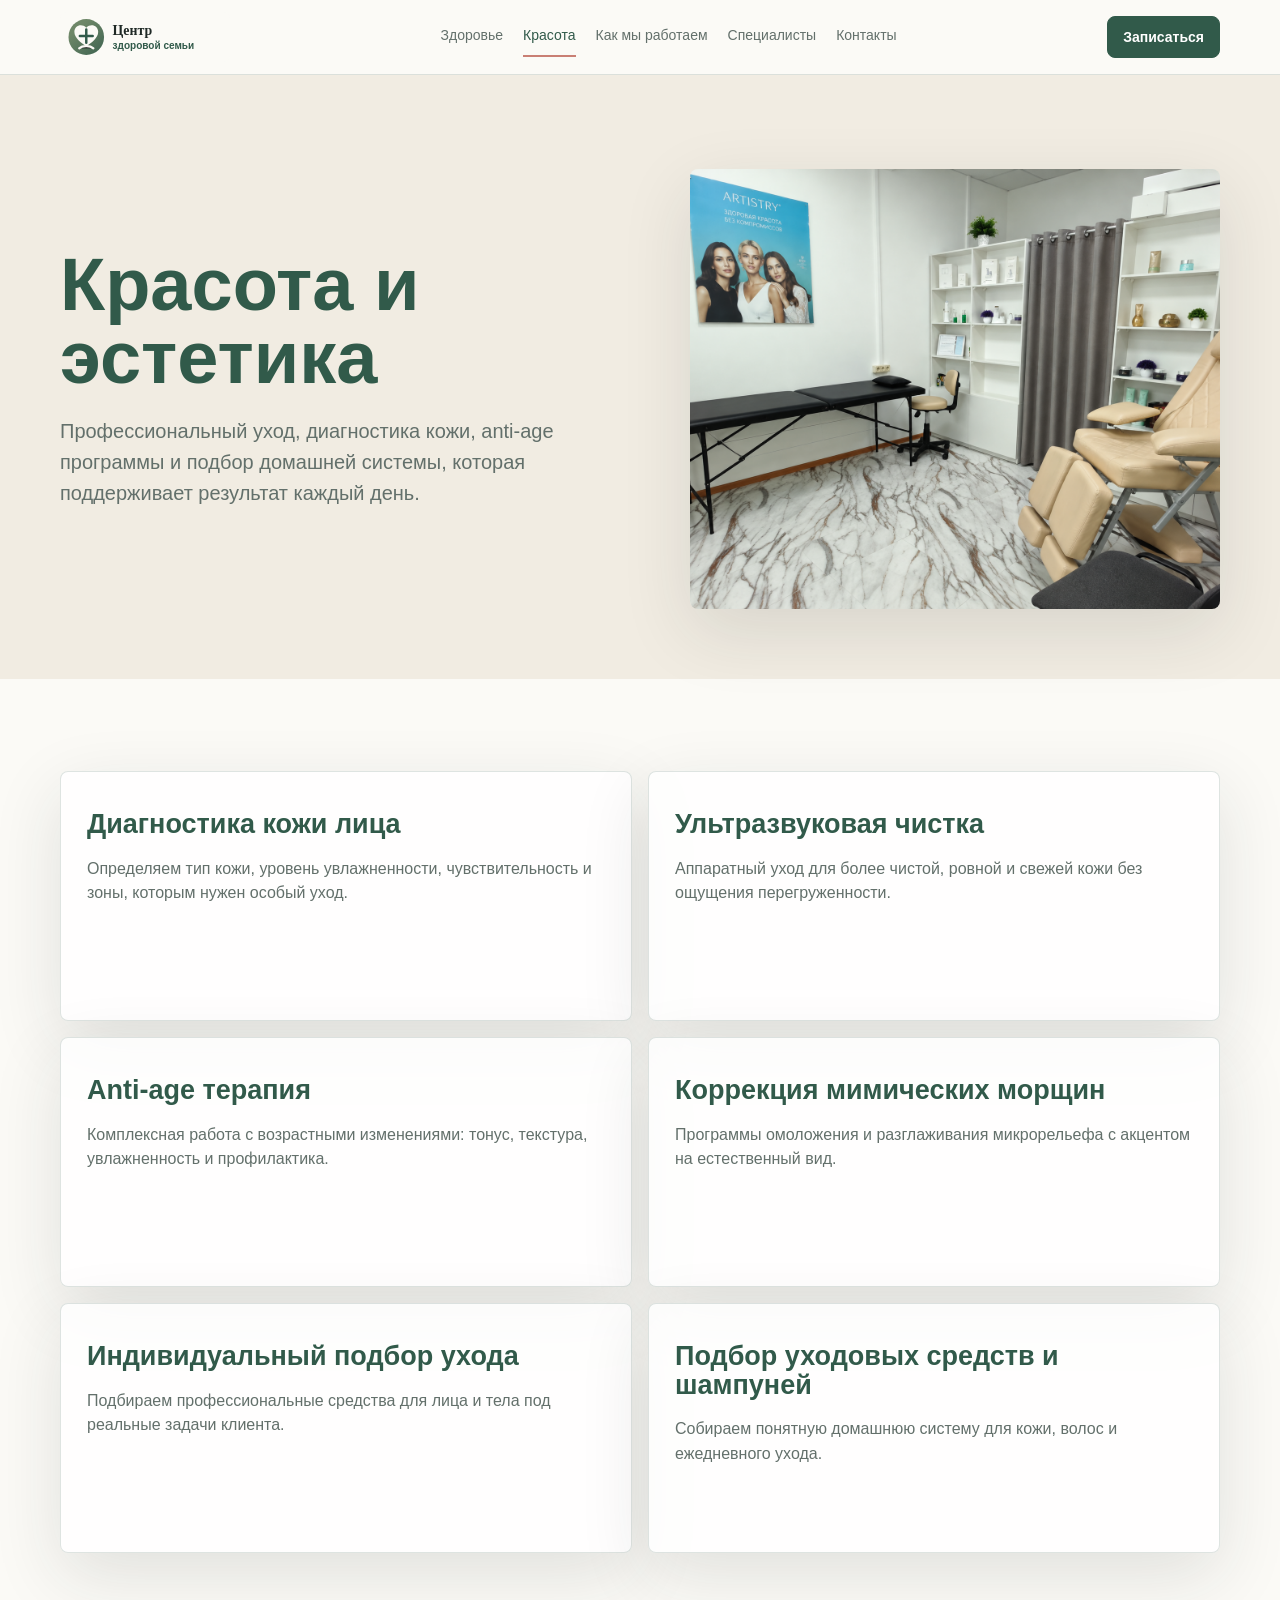
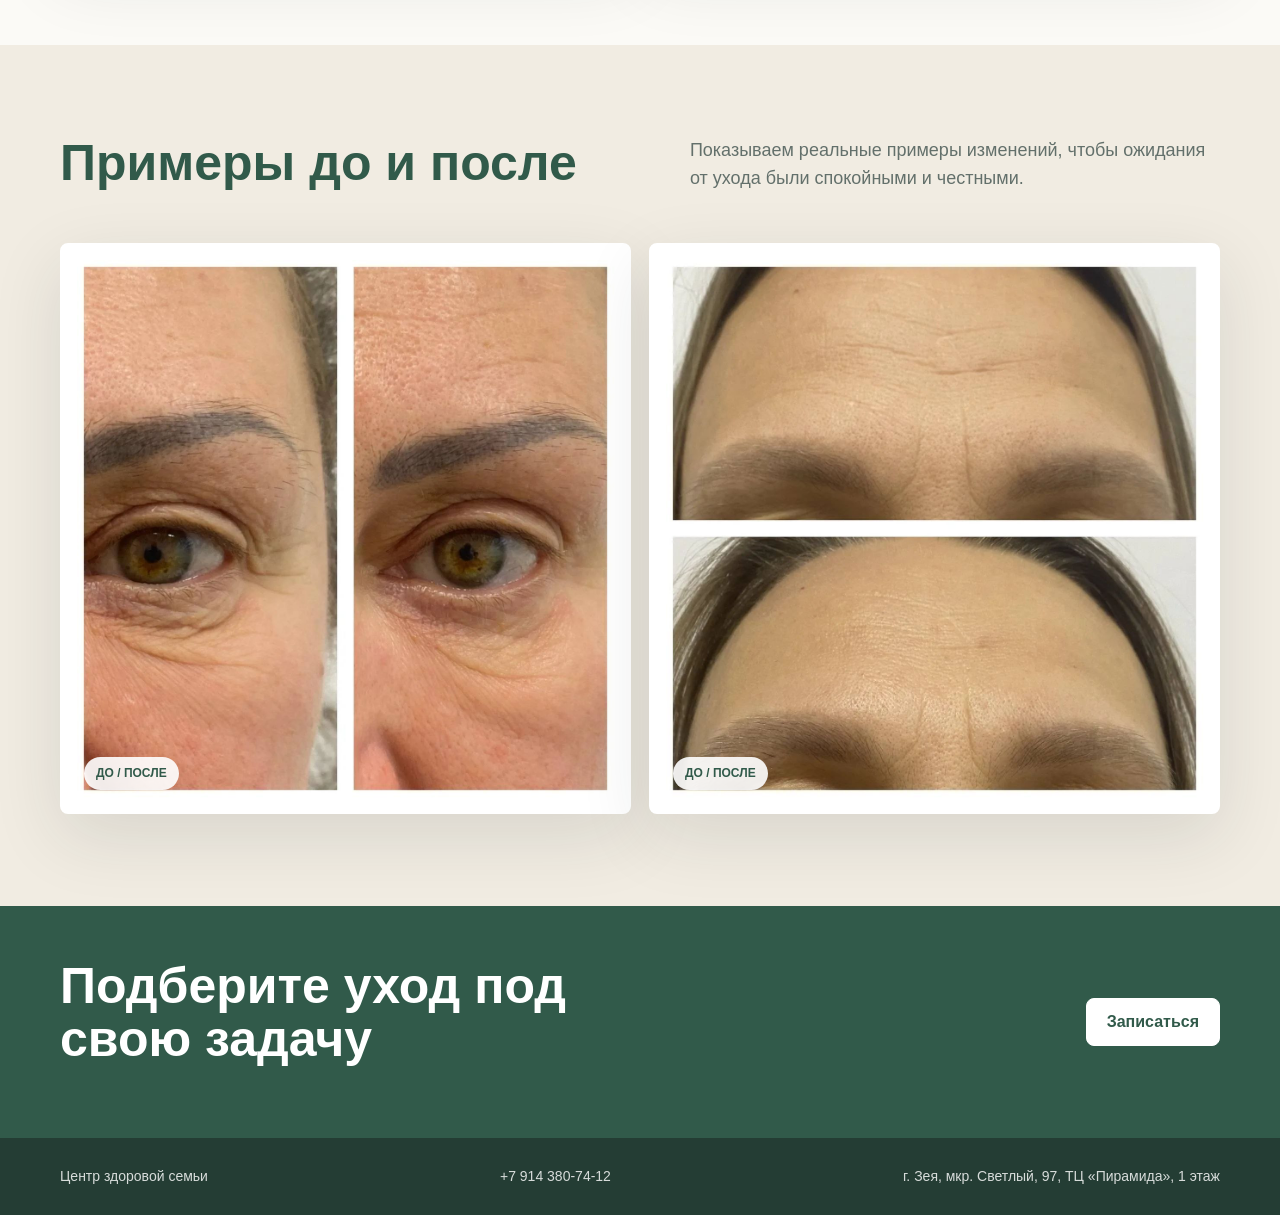
==== beauty.html @ 8af73b70 "Сделать многостраничную версию сайта" ====
﻿<!doctype html>
<html lang="ru">
  <head>
    <meta charset="utf-8" />
    <meta name="viewport" content="width=device-width, initial-scale=1" />
    <title>Красота и эстетика | Центр здоровой семьи в Зее</title>
    <meta name="description" content="Диагностика кожи, ультразвуковая чистка лица, anti-age уход и подбор уходовых средств в Зее." />
    <link rel="stylesheet" href="assets/multipage.css" />
  </head>
  <body>
    <header class="site-header">
      <div class="container header-grid">
        <a class="brand" href="index.html"><img src="assets/logo.svg" alt="Центр здоровой семьи" /></a>
        <nav class="site-nav" aria-label="Основная навигация">
          <a href="health.html">Здоровье</a>
          <a class="active" href="beauty.html">Красота</a>
          <a href="process.html">Как мы работаем</a>
          <a href="specialists.html">Специалисты</a>
          <a href="contacts.html">Контакты</a>
        </nav>
        <a class="btn btn-small" href="contacts.html#form">Записаться</a>
      </div>
    </header>

    <main>
      <section class="page-hero page-hero-beauty">
        <div class="container page-hero-grid">
          <div>
            <h1>Красота и эстетика</h1>
            <p class="lead">
              Профессиональный уход, диагностика кожи, anti-age программы и подбор домашней системы,
              которая поддерживает результат каждый день.
            </p>
          </div>
          <img src="assets/photos/beauty-room-retouched.png" alt="Кабинет эстетического ухода" />
        </div>
      </section>

      <section class="section">
        <div class="container service-columns service-columns-wide">
          <article class="service-panel">
            <h2>Диагностика кожи лица</h2>
            <p>Определяем тип кожи, уровень увлажненности, чувствительность и зоны, которым нужен особый уход.</p>
          </article>
          <article class="service-panel">
            <h2>Ультразвуковая чистка</h2>
            <p>Аппаратный уход для более чистой, ровной и свежей кожи без ощущения перегруженности.</p>
          </article>
          <article class="service-panel">
            <h2>Anti-age терапия</h2>
            <p>Комплексная работа с возрастными изменениями: тонус, текстура, увлажненность и профилактика.</p>
          </article>
          <article class="service-panel">
            <h2>Коррекция мимических морщин</h2>
            <p>Программы омоложения и разглаживания микрорельефа с акцентом на естественный вид.</p>
          </article>
          <article class="service-panel">
            <h2>Индивидуальный подбор ухода</h2>
            <p>Подбираем профессиональные средства для лица и тела под реальные задачи клиента.</p>
          </article>
          <article class="service-panel">
            <h2>Подбор уходовых средств и шампуней</h2>
            <p>Собираем понятную домашнюю систему для кожи, волос и ежедневного ухода.</p>
          </article>
        </div>
      </section>

      <section class="section section-muted">
        <div class="container split-head">
          <div>
            <h2>Примеры до и после</h2>
          </div>
          <p>Показываем реальные примеры изменений, чтобы ожидания от ухода были спокойными и честными.</p>
        </div>
        <div class="container before-after-grid">
          <figure class="result-photo">
            <img src="assets/photos/beauty-before-after-eye.jpg" alt="Пример до и после ухода в области глаз" />
            <figcaption>До / после</figcaption>
          </figure>
          <figure class="result-photo">
            <img src="assets/photos/beauty-before-after-forehead.jpg" alt="Пример до и после ухода за кожей лба" />
            <figcaption>До / после</figcaption>
          </figure>
        </div>
      </section>

      <section class="cta-band">
        <div class="container cta-grid">
          <h2>Подберите уход под свою задачу</h2>
          <a class="btn" href="contacts.html#form">Записаться</a>
        </div>
      </section>
    </main>

    <footer class="site-footer">
      <div class="container footer-grid">
        <span>Центр здоровой семьи</span>
        <a href="tel:+79143807412">+7 914 380-74-12</a>
        <span>г. Зея, мкр. Светлый, 97, ТЦ «Пирамида», 1 этаж</span>
      </div>
    </footer>
  </body>
</html>
---- assets/multipage.css ----
:root {
  --milk: #fbfaf6;
  --linen: #f1ece2;
  --sage: #6e8768;
  --moss: #315a4a;
  --rose: #c97f74;
  --clay: #a85e52;
  --ink: #1f2926;
  --muted: #63706b;
  --line: rgba(49, 90, 74, 0.16);
  --shadow: 0 22px 70px rgba(31, 41, 38, 0.12);
  --radius: 8px;
}

* {
  box-sizing: border-box;
}

html {
  scroll-behavior: smooth;
}

body {
  margin: 0;
  background: var(--milk);
  color: var(--ink);
  font-family: Inter, "Segoe UI", Arial, sans-serif;
  line-height: 1.55;
}

img {
  display: block;
  max-width: 100%;
}

a {
  color: inherit;
  text-decoration: none;
}

.container {
  width: min(1160px, calc(100% - 40px));
  margin: 0 auto;
}

.site-header {
  position: sticky;
  top: 0;
  z-index: 20;
  background: rgba(251, 250, 246, 0.92);
  border-bottom: 1px solid var(--line);
  backdrop-filter: blur(18px);
}

.header-grid {
  min-height: 74px;
  display: grid;
  grid-template-columns: auto 1fr auto;
  align-items: center;
  gap: 24px;
}

.brand img {
  width: 170px;
  height: auto;
}

.site-nav {
  display: flex;
  justify-content: center;
  gap: 20px;
  color: var(--muted);
  font-size: 14px;
}

.site-nav a {
  padding: 8px 0;
  border-bottom: 2px solid transparent;
}

.site-nav a:hover,
.site-nav a.active {
  color: var(--moss);
  border-bottom-color: var(--rose);
}

.btn {
  min-height: 48px;
  display: inline-flex;
  align-items: center;
  justify-content: center;
  border: 1px solid var(--moss);
  border-radius: var(--radius);
  padding: 13px 20px;
  background: var(--moss);
  color: #fff;
  font-weight: 700;
  line-height: 1.15;
  cursor: pointer;
}

.btn:hover {
  transform: translateY(-1px);
  box-shadow: 0 14px 28px rgba(49, 90, 74, 0.18);
}

.btn-small {
  min-height: 42px;
  padding: 10px 15px;
  font-size: 14px;
}

.btn-ghost {
  background: rgba(255, 255, 255, 0.76);
  color: var(--moss);
}

.hero {
  min-height: 690px;
  display: grid;
  align-items: end;
  padding: 120px 0 70px;
  background:
    linear-gradient(90deg, rgba(251, 250, 246, 0.96), rgba(251, 250, 246, 0.72) 46%, rgba(251, 250, 246, 0.2)),
    url("photos/hero-room.jpg") center right / cover;
}

.hero-grid,
.page-hero-grid,
.editorial-grid,
.contact-columns,
.cta-grid,
.split-head,
.two-columns {
  display: grid;
  grid-template-columns: minmax(0, 1.05fr) minmax(300px, 0.95fr);
  gap: 44px;
  align-items: center;
}

.hero-copy {
  max-width: 720px;
}

h1,
h2,
h3,
p {
  margin-top: 0;
}

h1 {
  margin-bottom: 22px;
  color: var(--moss);
  font-size: clamp(42px, 7vw, 86px);
  line-height: 0.98;
  letter-spacing: 0;
}

h2 {
  margin-bottom: 18px;
  color: var(--moss);
  font-size: clamp(30px, 4vw, 50px);
  line-height: 1.06;
  letter-spacing: 0;
}

h3 {
  color: var(--moss);
  font-size: 24px;
  line-height: 1.12;
}

.lead {
  color: var(--muted);
  font-size: 20px;
}

.actions {
  display: flex;
  flex-wrap: wrap;
  gap: 12px;
  margin-top: 30px;
}

.hero-card,
.service-panel,
.direction,
.list-panel,
.step-columns article,
.advantage-columns article,
.contact-info,
.lead-form {
  border: 1px solid var(--line);
  border-radius: var(--radius);
  background: rgba(255, 255, 255, 0.82);
  box-shadow: var(--shadow);
}

.hero-card {
  align-self: end;
  padding: 26px;
}

.hero-card span {
  color: var(--rose);
  font-weight: 800;
}

.hero-card strong {
  display: block;
  margin: 8px 0;
  color: var(--moss);
  font-size: 26px;
}

.section {
  padding: 92px 0;
}

.section-muted {
  background: var(--linen);
}

.split-head {
  align-items: start;
  margin-bottom: 32px;
}

.split-head p,
.editorial-copy p,
.two-columns p,
.list-panel p {
  color: var(--muted);
  font-size: 18px;
}

.health-fit {
  display: grid;
  grid-template-columns: minmax(280px, 0.72fr) minmax(0, 1.28fr);
  gap: 44px;
  align-items: start;
}

.health-fit > div:first-child p {
  color: var(--muted);
  font-size: 18px;
}

.signal-grid {
  display: grid;
  grid-template-columns: repeat(2, minmax(0, 1fr));
  gap: 14px;
}

.signal-grid article {
  min-height: 178px;
  padding: 22px;
  border: 1px solid var(--line);
  border-radius: var(--radius);
  background: rgba(255, 255, 255, 0.82);
  box-shadow: 0 14px 36px rgba(31, 41, 38, 0.08);
}

.signal-grid strong {
  display: block;
  color: var(--moss);
  font-size: 21px;
}

.signal-grid p {
  margin: 10px 0 0;
  color: var(--muted);
}

.direction-columns {
  display: grid;
  grid-template-columns: repeat(2, minmax(0, 1fr));
  gap: 18px;
}

.direction {
  overflow: hidden;
}

.direction img {
  width: 100%;
  height: 310px;
  object-fit: cover;
}

.direction div {
  padding: 24px;
}

.text-link {
  display: inline-flex;
  margin-top: 8px;
  color: var(--clay);
  font-weight: 800;
}

.photo-stack {
  display: grid;
  grid-template-columns: repeat(2, minmax(0, 1fr));
  gap: 14px;
  align-items: stretch;
}

.photo-stack img,
.mini-gallery img,
.page-hero img {
  width: 100%;
  border-radius: var(--radius);
  object-fit: cover;
  box-shadow: var(--shadow);
}

.photo-stack img {
  height: 420px;
}

.mini-gallery {
  display: grid;
  grid-template-columns: 1.1fr 0.9fr 0.9fr;
  gap: 14px;
}

.mini-gallery img {
  height: 320px;
}

.page-hero {
  padding: 94px 0 70px;
  background: var(--linen);
}

.page-hero h1 {
  font-size: clamp(40px, 6vw, 74px);
}

.page-hero--text {
  padding: 88px 0 78px;
}

.page-hero-text {
  max-width: 760px;
}

.page-hero img {
  height: 440px;
}

.service-columns,
.step-columns,
.advantage-columns,
.specialist-grid {
  display: grid;
  grid-template-columns: repeat(3, minmax(0, 1fr));
  gap: 16px;
}

.service-columns-wide,
.step-columns {
  grid-template-columns: repeat(2, minmax(0, 1fr));
}

.service-panel,
.step-columns article,
.advantage-columns article,
.contact-info,
.specialist-card {
  padding: 26px;
}

.specialist-card {
  display: grid;
  grid-template-rows: 360px 1fr;
  gap: 22px;
  border: 1px solid var(--line);
  border-radius: var(--radius);
  background: rgba(255, 255, 255, 0.82);
  box-shadow: var(--shadow);
}

.specialist-photo {
  display: grid;
  place-items: center;
  overflow: hidden;
  border-radius: var(--radius);
  background: #fff;
}

.specialist-photo img {
  width: auto;
  max-width: 100%;
  height: auto;
  max-height: 100%;
  object-fit: contain;
}

.specialist-card h2 {
  font-size: 30px;
}

.specialist-card p,
.specialist-card li {
  color: var(--muted);
}

.specialist-card ul {
  margin: 18px 0 0;
  padding-left: 20px;
}

.experience-layout {
  display: grid;
  grid-template-columns: minmax(0, 0.72fr) minmax(320px, 1.28fr);
  gap: 44px;
  align-items: start;
}

.experience-layout p {
  color: var(--muted);
  font-size: 18px;
}

.timeline {
  display: grid;
  gap: 12px;
  margin: 0;
  padding: 0;
  list-style: none;
}

.timeline li {
  padding: 18px;
  border: 1px solid var(--line);
  border-radius: var(--radius);
  background: rgba(255, 255, 255, 0.82);
  color: var(--muted);
}

.timeline strong {
  display: block;
  margin-bottom: 5px;
  color: var(--moss);
}

.service-panel {
  min-height: 250px;
}

.service-panel h2,
.step-columns h2,
.advantage-columns h2 {
  margin-top: 12px;
  font-size: 27px;
}

.service-panel p,
.step-columns p,
.advantage-columns p,
.contact-info p {
  color: var(--muted);
}

.service-panel strong {
  display: block;
  margin-top: 18px;
  color: var(--moss);
}

.before-after-grid {
  display: grid;
  grid-template-columns: repeat(2, minmax(0, 1fr));
  gap: 18px;
}

.result-photo {
  margin: 0;
  position: relative;
  overflow: hidden;
  border: 10px solid #fff;
  border-radius: var(--radius);
  box-shadow: var(--shadow);
  background: #fff;
}

.result-photo img {
  width: 100%;
  aspect-ratio: 1 / 1;
  object-fit: cover;
}

.result-photo figcaption {
  position: absolute;
  left: 14px;
  bottom: 14px;
  padding: 7px 12px;
  border-radius: 999px;
  background: rgba(255, 255, 255, 0.9);
  color: var(--moss);
  font-size: 12px;
  font-weight: 800;
  text-transform: uppercase;
}

.contact-section {
  background: #fff;
}

.contact-columns {
  align-items: start;
}

.lead-form {
  display: grid;
  gap: 16px;
  padding: 26px;
}

label {
  display: grid;
  gap: 7px;
  color: var(--moss);
  font-weight: 700;
}

input,
select,
textarea {
  width: 100%;
  border: 1px solid var(--line);
  border-radius: var(--radius);
  padding: 13px 14px;
  background: #fff;
  color: var(--ink);
  font: inherit;
}

textarea {
  min-height: 120px;
  resize: vertical;
}

.hidden-field {
  position: absolute;
  left: -9999px;
}

.cta-band {
  padding: 54px 0;
  background: var(--moss);
  color: #fff;
}

.cta-band h2 {
  color: #fff;
}

.cta-band .btn {
  justify-self: end;
  background: #fff;
  color: var(--moss);
  border-color: #fff;
}

.site-footer {
  padding: 28px 0;
  background: #243d34;
  color: rgba(255, 255, 255, 0.82);
  font-size: 14px;
}

.footer-grid {
  display: flex;
  flex-wrap: wrap;
  justify-content: space-between;
  gap: 12px;
}

@media (max-width: 920px) {
  .hero-grid,
  .page-hero-grid,
  .editorial-grid,
  .contact-columns,
  .cta-grid,
  .split-head,
  .two-columns,
  .health-fit,
  .direction-columns,
  .service-columns,
  .service-columns-wide,
  .step-columns,
  .advantage-columns,
  .specialist-grid,
  .experience-layout,
  .before-after-grid,
  .mini-gallery {
    grid-template-columns: 1fr;
  }

  .signal-grid {
    grid-template-columns: 1fr;
  }

  .header-grid {
    min-height: auto;
    grid-template-columns: 1fr auto;
    gap: 12px;
    padding: 12px 0 10px;
  }

  .site-nav {
    grid-column: 1 / -1;
    justify-content: flex-start;
    gap: 18px;
    overflow-x: auto;
    padding: 2px 0 8px;
    white-space: nowrap;
    scrollbar-width: none;
  }

  .site-nav::-webkit-scrollbar {
    display: none;
  }

  .site-nav {
    flex-wrap: nowrap;
  }

  .btn-small {
    justify-self: end;
  }

  .hero {
    min-height: auto;
    padding: 88px 0 52px;
  }

  .page-hero img,
  .photo-stack img,
  .mini-gallery img {
    height: auto;
  }

  .cta-band .btn {
    justify-self: start;
  }
}

@media (max-width: 620px) {
  .container {
    width: min(100% - 24px, 1160px);
  }

  .brand img {
    width: 150px;
  }

  .section {
    padding: 64px 0;
  }

  h1 {
    font-size: 42px;
  }

  h2 {
    font-size: 31px;
  }

  .lead {
    font-size: 18px;
  }

  .photo-stack {
    grid-template-columns: 1fr;
  }
}
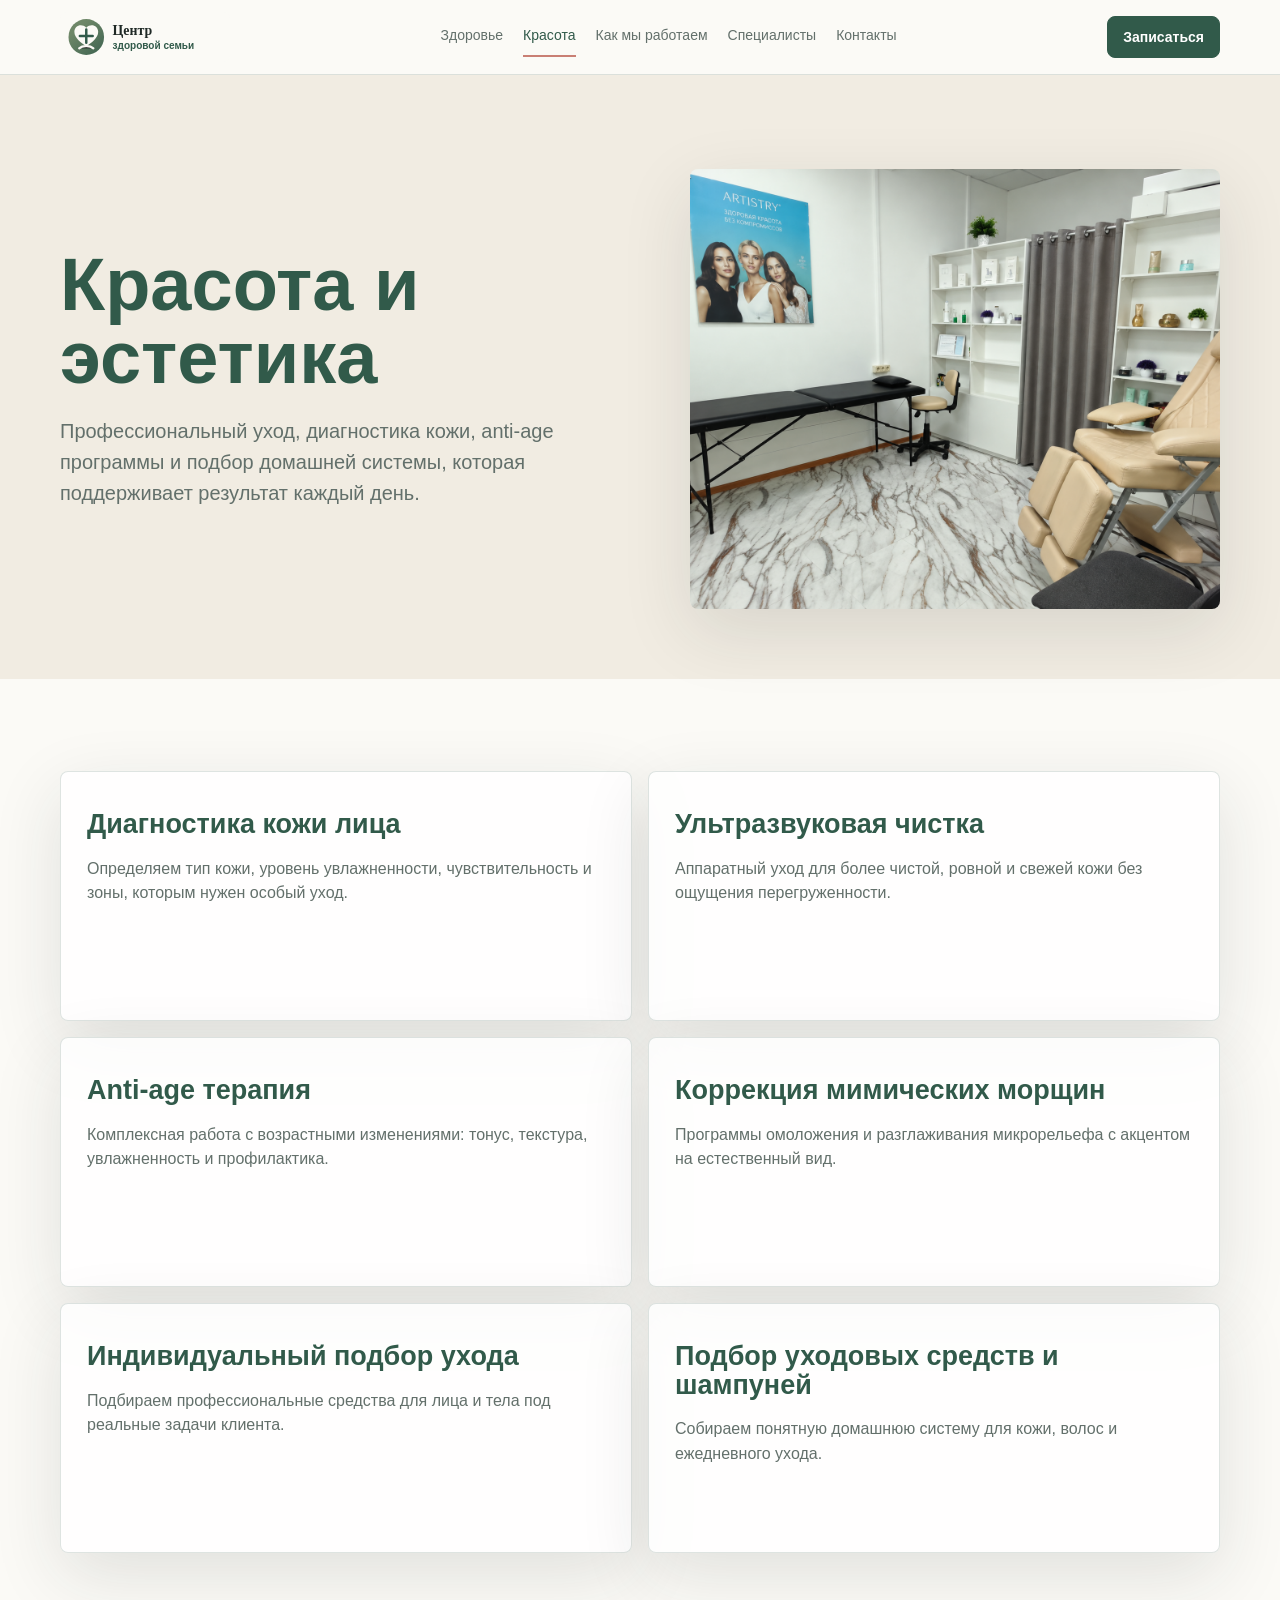
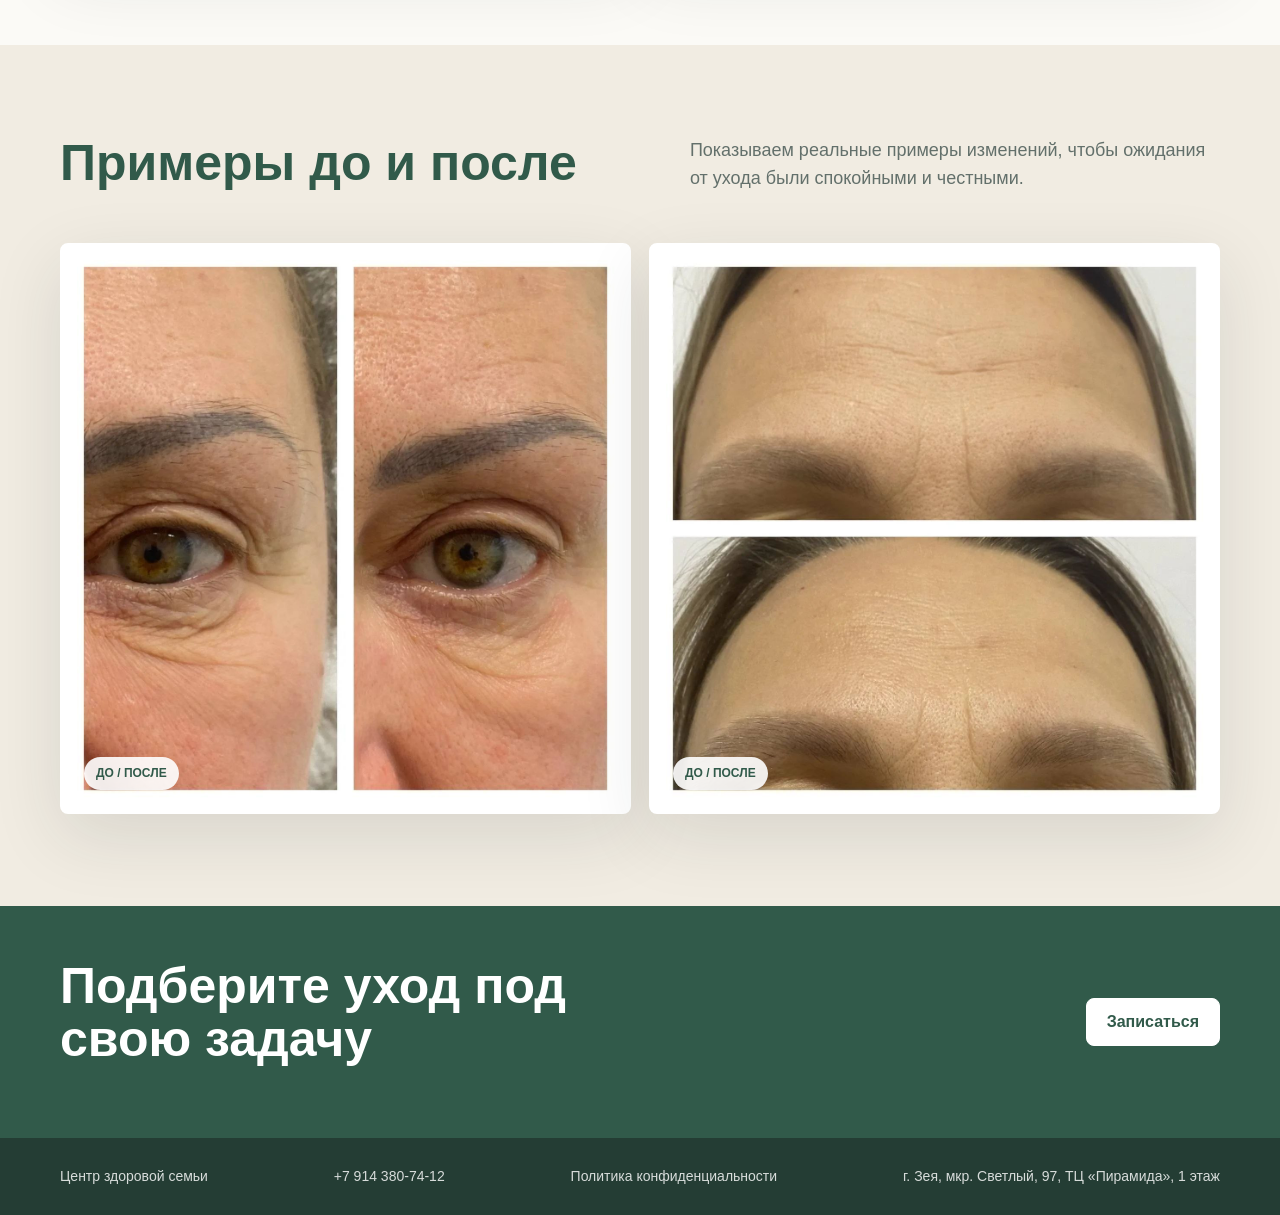
==== commit 76011f5e: "Добавить политику конфиденциальности и файлы миграции" ====
--- a/beauty.html
+++ b/beauty.html
@@ -96,6 +96,7 @@
       <div class="container footer-grid">
         <span>Центр здоровой семьи</span>
         <a href="tel:+79143807412">+7 914 380-74-12</a>
+        <a href="privacy.html">Политика конфиденциальности</a>
         <span>г. Зея, мкр. Светлый, 97, ТЦ «Пирамида», 1 этаж</span>
       </div>
     </footer>
--- a/assets/multipage.css
+++ b/assets/multipage.css
@@ -425,6 +425,28 @@
   font-size: 18px;
 }
 
+.document-content {
+  max-width: 860px;
+}
+
+.document-content h2 {
+  margin-top: 42px;
+  font-size: 30px;
+}
+
+.document-content p,
+.document-content li {
+  color: var(--muted);
+  font-size: 18px;
+}
+
+.document-content a {
+  color: var(--clay);
+  font-weight: 800;
+  text-decoration: underline;
+  text-underline-offset: 3px;
+}
+
 .timeline {
   display: grid;
   gap: 12px;
@@ -547,6 +569,30 @@
 .hidden-field {
   position: absolute;
   left: -9999px;
+}
+
+.consent-field {
+  display: grid;
+  grid-template-columns: 18px 1fr;
+  align-items: start;
+  gap: 10px;
+  color: var(--muted);
+  font-size: 13px;
+  font-weight: 500;
+}
+
+.consent-field input {
+  width: 18px;
+  height: 18px;
+  margin-top: 2px;
+  accent-color: var(--moss);
+}
+
+.consent-field a {
+  color: var(--clay);
+  font-weight: 800;
+  text-decoration: underline;
+  text-underline-offset: 3px;
 }
 
 .cta-band {
